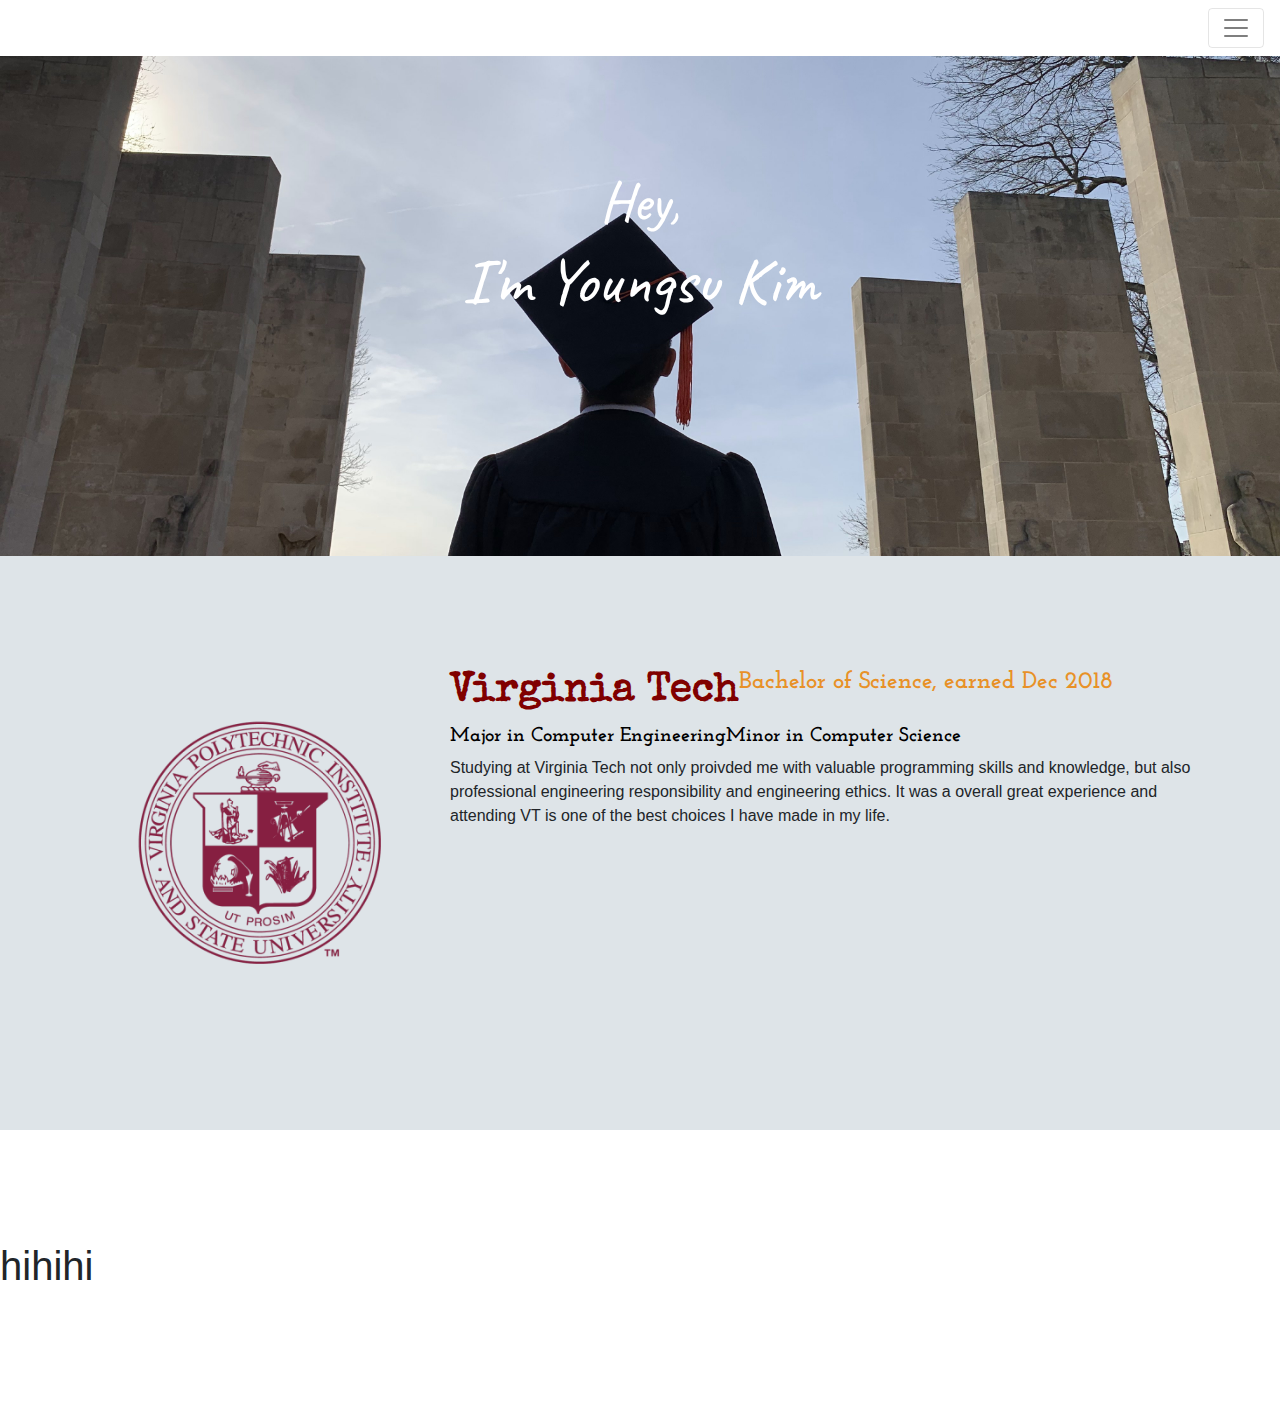
==== home.html @ 57ad3508 "Second section is done, Third section is to be done" ====
<!DOCTYPE html>
<html lang="en" dir="ltr">

<head>
  <meta charset="utf-8">
  <title>Youngsu Kim</title>

  <!-- google font -->
  <link href="https://fonts.googleapis.com/css?family=Caveat|Josefin+Slab|Special+Elite" rel="stylesheet">

  <!-- CSS -->
  <link rel="stylesheet" href="https://stackpath.bootstrapcdn.com/bootstrap/4.3.1/css/bootstrap.min.css" integrity="sha384-ggOyR0iXCbMQv3Xipma34MD+dH/1fQ784/j6cY/iJTQUOhcWr7x9JvoRxT2MZw1T" crossorigin="anonymous">
  <link rel="stylesheet" href="public/css/styles.css">
</head>

<body>

  <!-- Navbar -->
  <nav class="navbar navbar-light">
    <button class="navbar-toggler nav-light ml-auto" type="button" data-toggle="collapse" data-target="#navbarTogglerDemo03" aria-controls="navbarTogglerDemo03" aria-expanded="false" aria-label="Toggle navigation">
      <span class="navbar-toggler-icon"></span>
    </button>

    <div class="collapse navbar-collapse" id="navbarTogglerDemo03">
      <ul class="navbar-nav mt-2 mt-lg-0">
        <li class="nav-item ml-auto">
          <a class="nav-link" href="#home">Home</a>
        </li>
        <li class="nav-item ml-auto">
          <a class="nav-link" href="#contact">Contact</a>
        </li>
      </ul>
    </div>
  </nav>

  <section id="home">
    <div class="container home-container">
      <h2>Hey,</h2>
      <h1 class="home-name">I'm Youngsu Kim</h1>
    </div>
  </section>


  <section id="information">
    <div class="container information-container">
      <div class="row">
        <div class="col-4 m-auto">
          <img class="img-fluid" src="public/imgs/vt_logo.png" alt="vt-logo">
        </div>

        <div class="col-8">
          <div class="row">
          <h1>Virginia Tech</h1>
          <h4>Bachelor of Science, earned Dec 2018</h4>
          <h5>Major in Computer Engineering</h5>
          <h5>Minor in Computer Science</h5>

          </div>
          <div class="row">
            <p class="infomration-p">Studying at Virginia Tech not only proivded me with valuable programming skills
               and knowledge, but also professional engineering responsibility and engineering ethics.
               It was a overall great experience and attending VT is one of the best choices I have made in my life.
             </p>

          </div>

        </div>
      </div>
    </div>


  </section>


  <section id="projects">
    <h1>hihihi</h1>
  </section>



  <section id="skill">

  </section>



  <section id="contact">

  </section>

  <!-- Bootstrap CSS JS -->
  <script src="https://code.jquery.com/jquery-3.3.1.slim.min.js" integrity="sha384-q8i/X+965DzO0rT7abK41JStQIAqVgRVzpbzo5smXKp4YfRvH+8abtTE1Pi6jizo" crossorigin="anonymous"></script>
  <script src="https://cdnjs.cloudflare.com/ajax/libs/popper.js/1.14.7/umd/popper.min.js" integrity="sha384-UO2eT0CpHqdSJQ6hJty5KVphtPhzWj9WO1clHTMGa3JDZwrnQq4sF86dIHNDz0W1" crossorigin="anonymous"></script>
  <script src="https://stackpath.bootstrapcdn.com/bootstrap/4.3.1/js/bootstrap.min.js" integrity="sha384-JjSmVgyd0p3pXB1rRibZUAYoIIy6OrQ6VrjIEaFf/nJGzIxFDsf4x0xIM+B07jRM" crossorigin="anonymous"></script>
</body>

</html>
---- public/css/styles.css ----
/* Navbar */
.nav-link {
  font-size: 1.25rem;
}

/* Home Section */
#home {
  padding: 7rem 0;
  background-image: url("../imgs/IMG_1400.jpg");
  background-repeat: no-repeat;
  background-size: 100%;
  background-position: top;
  height: 31.25rem;
}

.home-container {
  text-align: center;
  color: #fff;
  font-family: 'Caveat', cursive;
}

.home-container h2 {
  font-size: 3.5rem;
}

.home-container h1 {
  font-size: 4rem;
}

/*  information Section */
#information {
  padding: 7rem 0;
  background-color: #dee4e8;
}

.information-container h1 {
  text-align: left;
  font-family: 'Special Elite', cursive;
  color: maroon;
  font-weight: 700;
}

.information-container h4 {
  font-family: 'Josefin Slab', serif;
  font-weight: 700;
  color: #e89127;
}

.information-container h5 {
  font-family: 'Josefin Slab', serif;
  font-weight: 700;
  color: #000;
}

.infomration-container p{
  color: blue;
}

#projects {
  padding: 7rem 0;
  background-color: #fff;
}

@media (min-width: 1200px) {
  #home {
    background-position: center;
  }
}
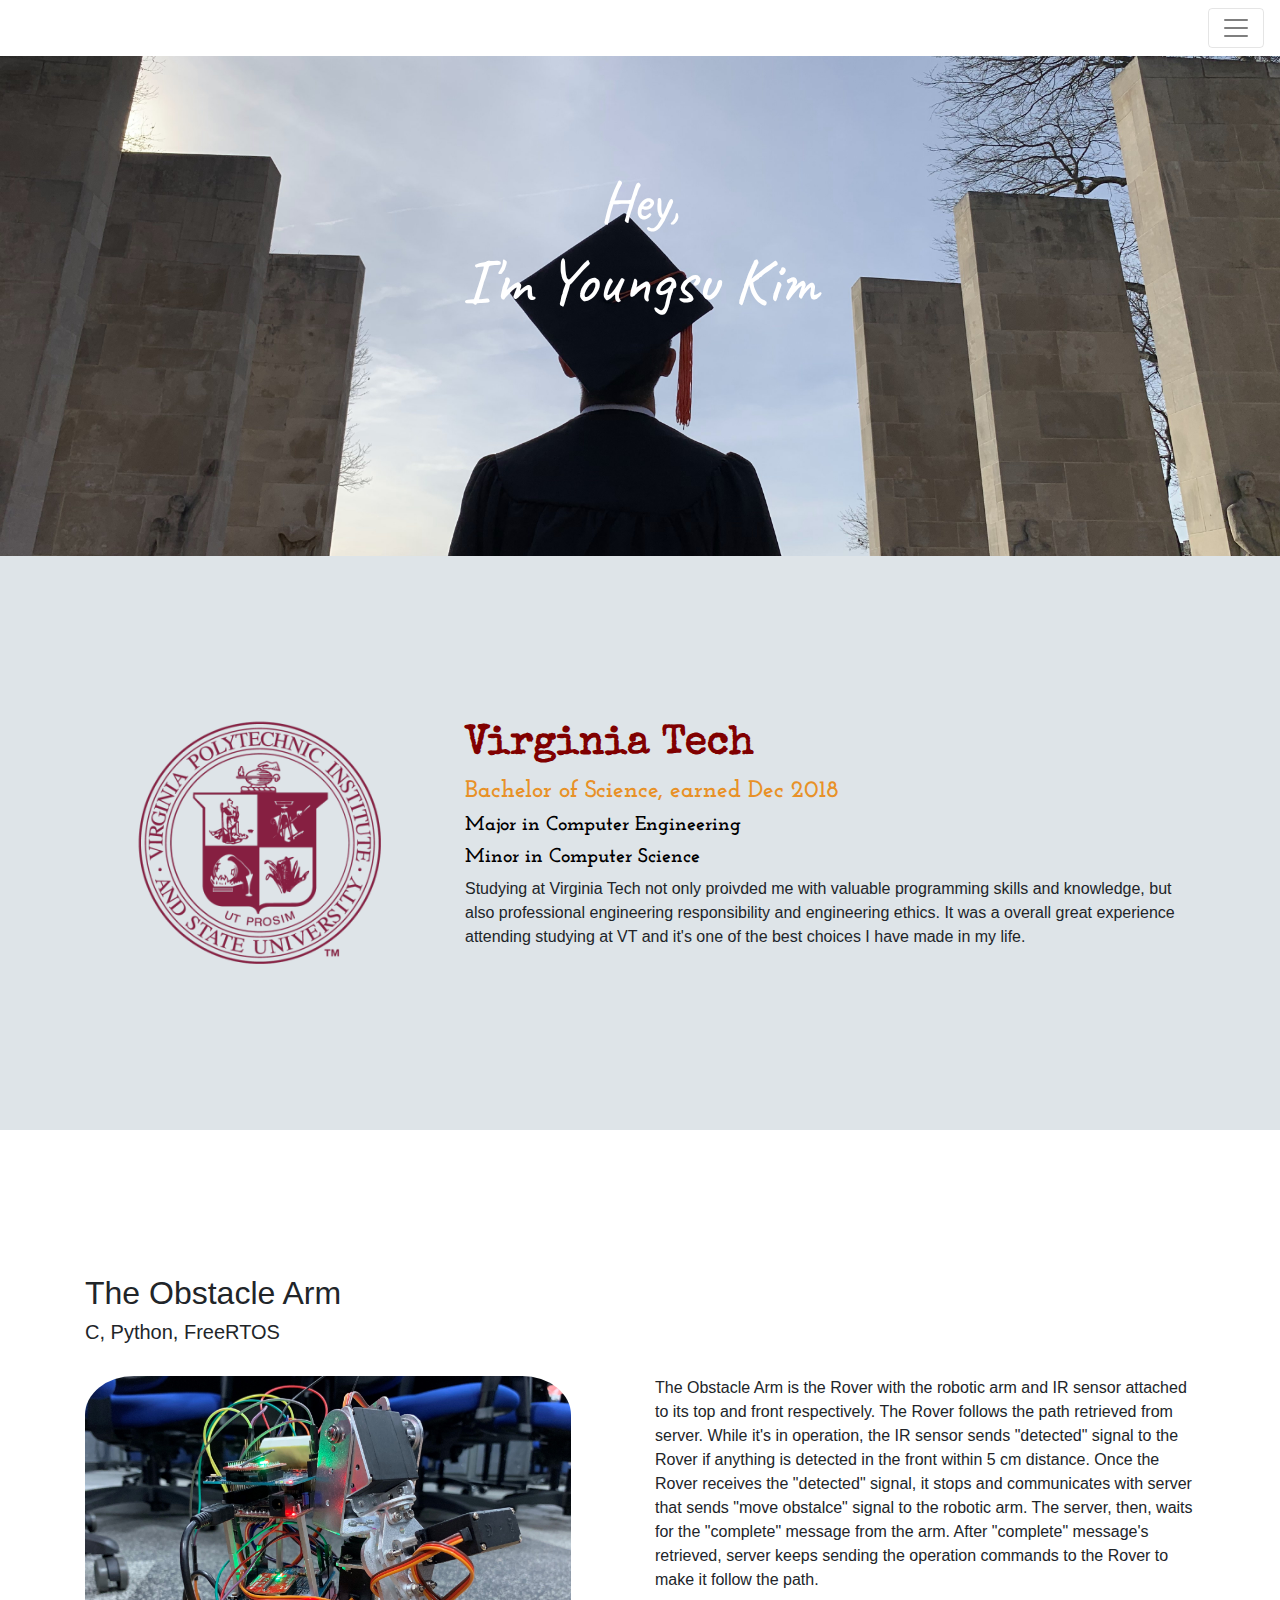
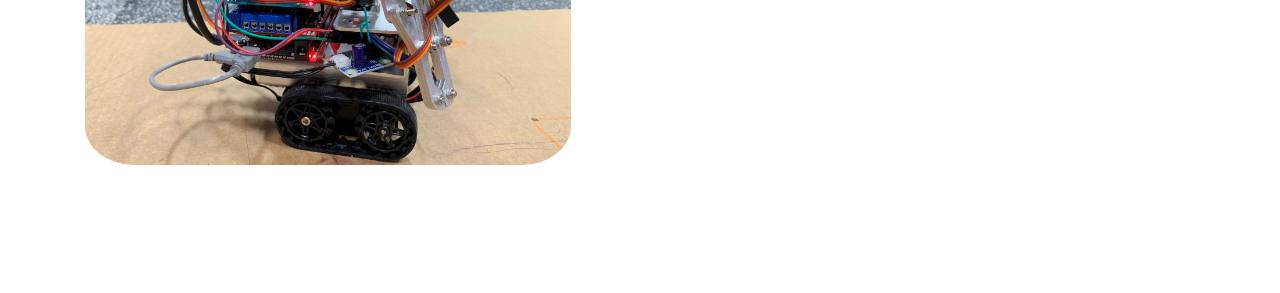
==== commit bb96d178: "The Obstacle Arm in Project Section skeleton is added" ====
--- a/home.html
+++ b/home.html
@@ -48,32 +48,55 @@
           <img class="img-fluid" src="public/imgs/vt_logo.png" alt="vt-logo">
         </div>
 
-        <div class="col-8">
-          <div class="row">
+        <div class="col-8 m-auto">
           <h1>Virginia Tech</h1>
           <h4>Bachelor of Science, earned Dec 2018</h4>
           <h5>Major in Computer Engineering</h5>
           <h5>Minor in Computer Science</h5>
+        
 
-          </div>
-          <div class="row">
-            <p class="infomration-p">Studying at Virginia Tech not only proivded me with valuable programming skills
-               and knowledge, but also professional engineering responsibility and engineering ethics.
-               It was a overall great experience and attending VT is one of the best choices I have made in my life.
-             </p>
-
-          </div>
-
+          <p class="infomration-p">Studying at Virginia Tech not only proivded me with valuable programming skills
+              and knowledge, but also professional engineering responsibility and engineering ethics.
+              It was a overall great experience attending studying at VT and
+              it's one of the best choices I have made in my life.
+          </p>
+          
         </div>
       </div>
     </div>
-
-
   </section>
 
 
+
+
   <section id="projects">
-    <h1>hihihi</h1>
+      <div class="container project-container">
+          <div class="row">
+            <div class="col">
+              <div class="project-heading">
+                <h2>The Obstacle Arm</h3>
+                <h5>C, Python, FreeRTOS</h5>
+              </div>
+              <div class="row">
+                <div class="col-md">
+                  <img class="img-fluid project-img" src="public/imgs/rover.jpg" alt="rover">
+                </div>
+                <div class="col-md">
+                  <p>
+                    The Obstacle Arm is the Rover with the robotic arm and IR sensor attached 
+                    to its top and front respectively. The Rover follows the path retrieved from server.
+                    While it's in operation, the IR sensor sends "detected" signal to the Rover  
+                    if anything is detected in the front within 5 cm distance. 
+                    Once the Rover receives the "detected" signal, it stops and communicates with server 
+                    that sends "move obstalce" signal to the robotic arm. The server, then, waits for the 
+                    "complete" message from the arm. After "complete" message's retrieved, server keeps sending 
+                    the operation commands to the Rover to make it follow the path.
+                  </p>
+                </div>
+              </div>
+            </div>
+          </div>
+        </div>
   </section>
 
 
--- a/public/css/styles.css
+++ b/public/css/styles.css
@@ -9,7 +9,6 @@
   background-image: url("../imgs/IMG_1400.jpg");
   background-repeat: no-repeat;
   background-size: 100%;
-  background-position: top;
   height: 31.25rem;
 }
 
@@ -27,6 +26,7 @@
   font-size: 4rem;
 }
 
+
 /*  information Section */
 #information {
   padding: 7rem 0;
@@ -38,6 +38,7 @@
   font-family: 'Special Elite', cursive;
   color: maroon;
   font-weight: 700;
+  display: block;
 }
 
 .information-container h4 {
@@ -52,17 +53,28 @@
   color: #000;
 }
 
-.infomration-container p{
-  color: blue;
-}
 
+/* Project Section */
 #projects {
   padding: 7rem 0;
   background-color: #fff;
 }
+
+.project-heading {
+  margin: 2rem 0;
+  text-align: left;
+}
+
+.project-img {
+  border-radius: 10%;
+  width: 90%;
+  margin-bottom: 1rem;
+}
+
 
 @media (min-width: 1200px) {
   #home {
     background-position: center;
   }
 }
+
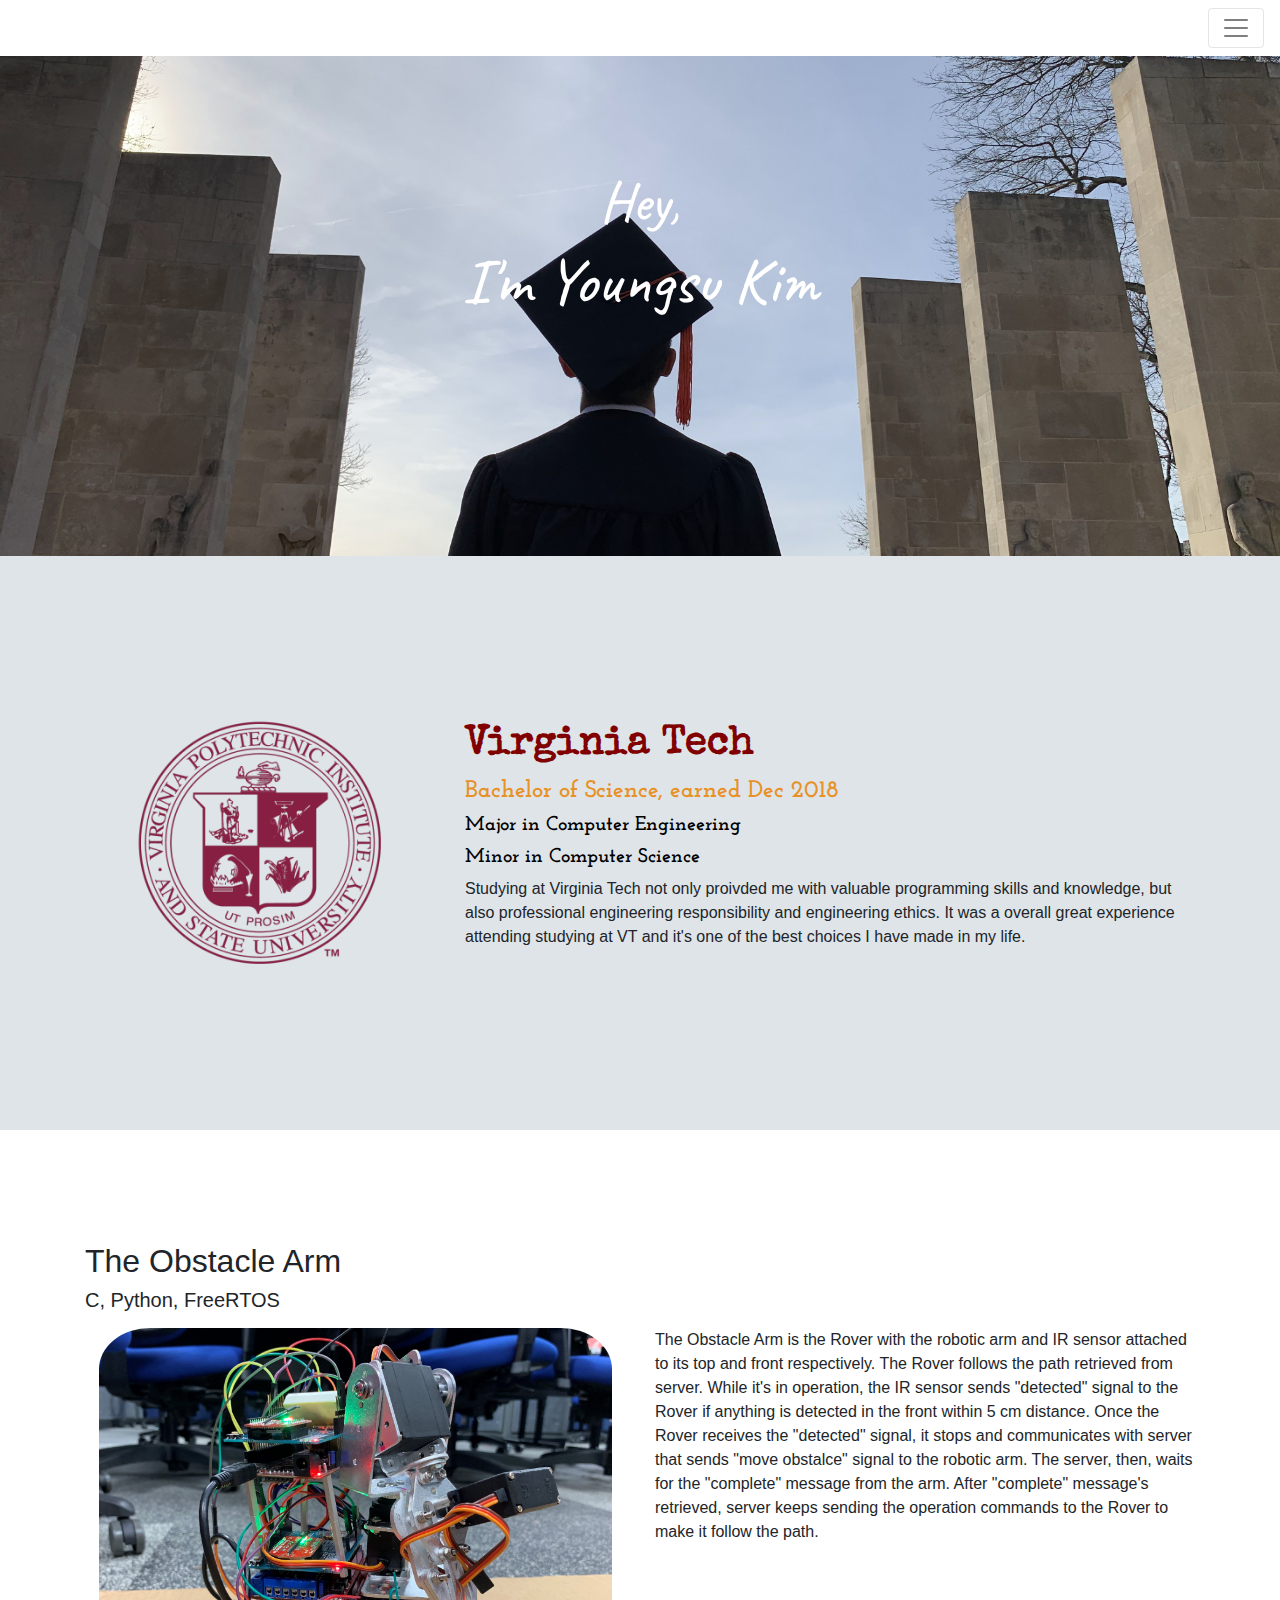
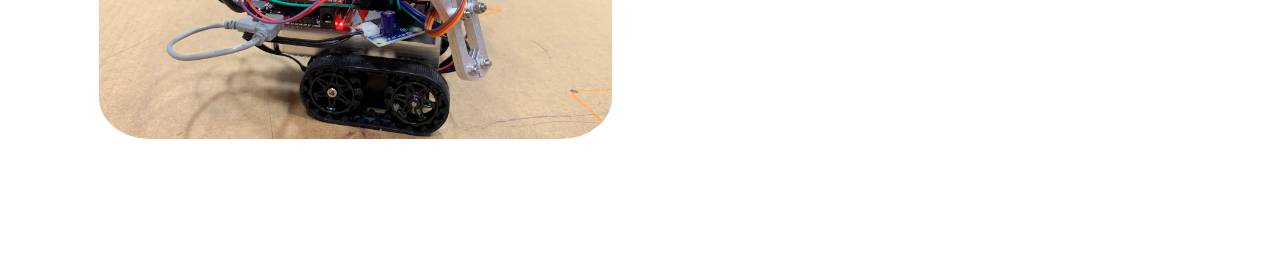
==== commit 55f0307b: "Obstalce Arm updated" ====
--- a/home.html
+++ b/home.html
@@ -44,11 +44,11 @@
   <section id="information">
     <div class="container information-container">
       <div class="row">
-        <div class="col-4 m-auto">
+        <div class="col-md-4">
           <img class="img-fluid" src="public/imgs/vt_logo.png" alt="vt-logo">
         </div>
 
-        <div class="col-8 m-auto">
+        <div class="col-md-8 m-auto">
           <h1>Virginia Tech</h1>
           <h4>Bachelor of Science, earned Dec 2018</h4>
           <h5>Major in Computer Engineering</h5>
@@ -78,8 +78,8 @@
                 <h5>C, Python, FreeRTOS</h5>
               </div>
               <div class="row">
-                <div class="col-md">
-                  <img class="img-fluid project-img" src="public/imgs/rover.jpg" alt="rover">
+                <div class="col-md text-center ">
+                  <img class="project-img" src="public/imgs/rover.jpg" alt="rover">
                 </div>
                 <div class="col-md">
                   <p>
--- a/public/css/styles.css
+++ b/public/css/styles.css
@@ -61,13 +61,14 @@
 }
 
 .project-heading {
-  margin: 2rem 0;
+  margin: 0 0 1rem 0;
   text-align: left;
 }
 
-.project-img {
+
+img.project-img {
   border-radius: 10%;
-  width: 90%;
+  width: 95%;
   margin-bottom: 1rem;
 }
 
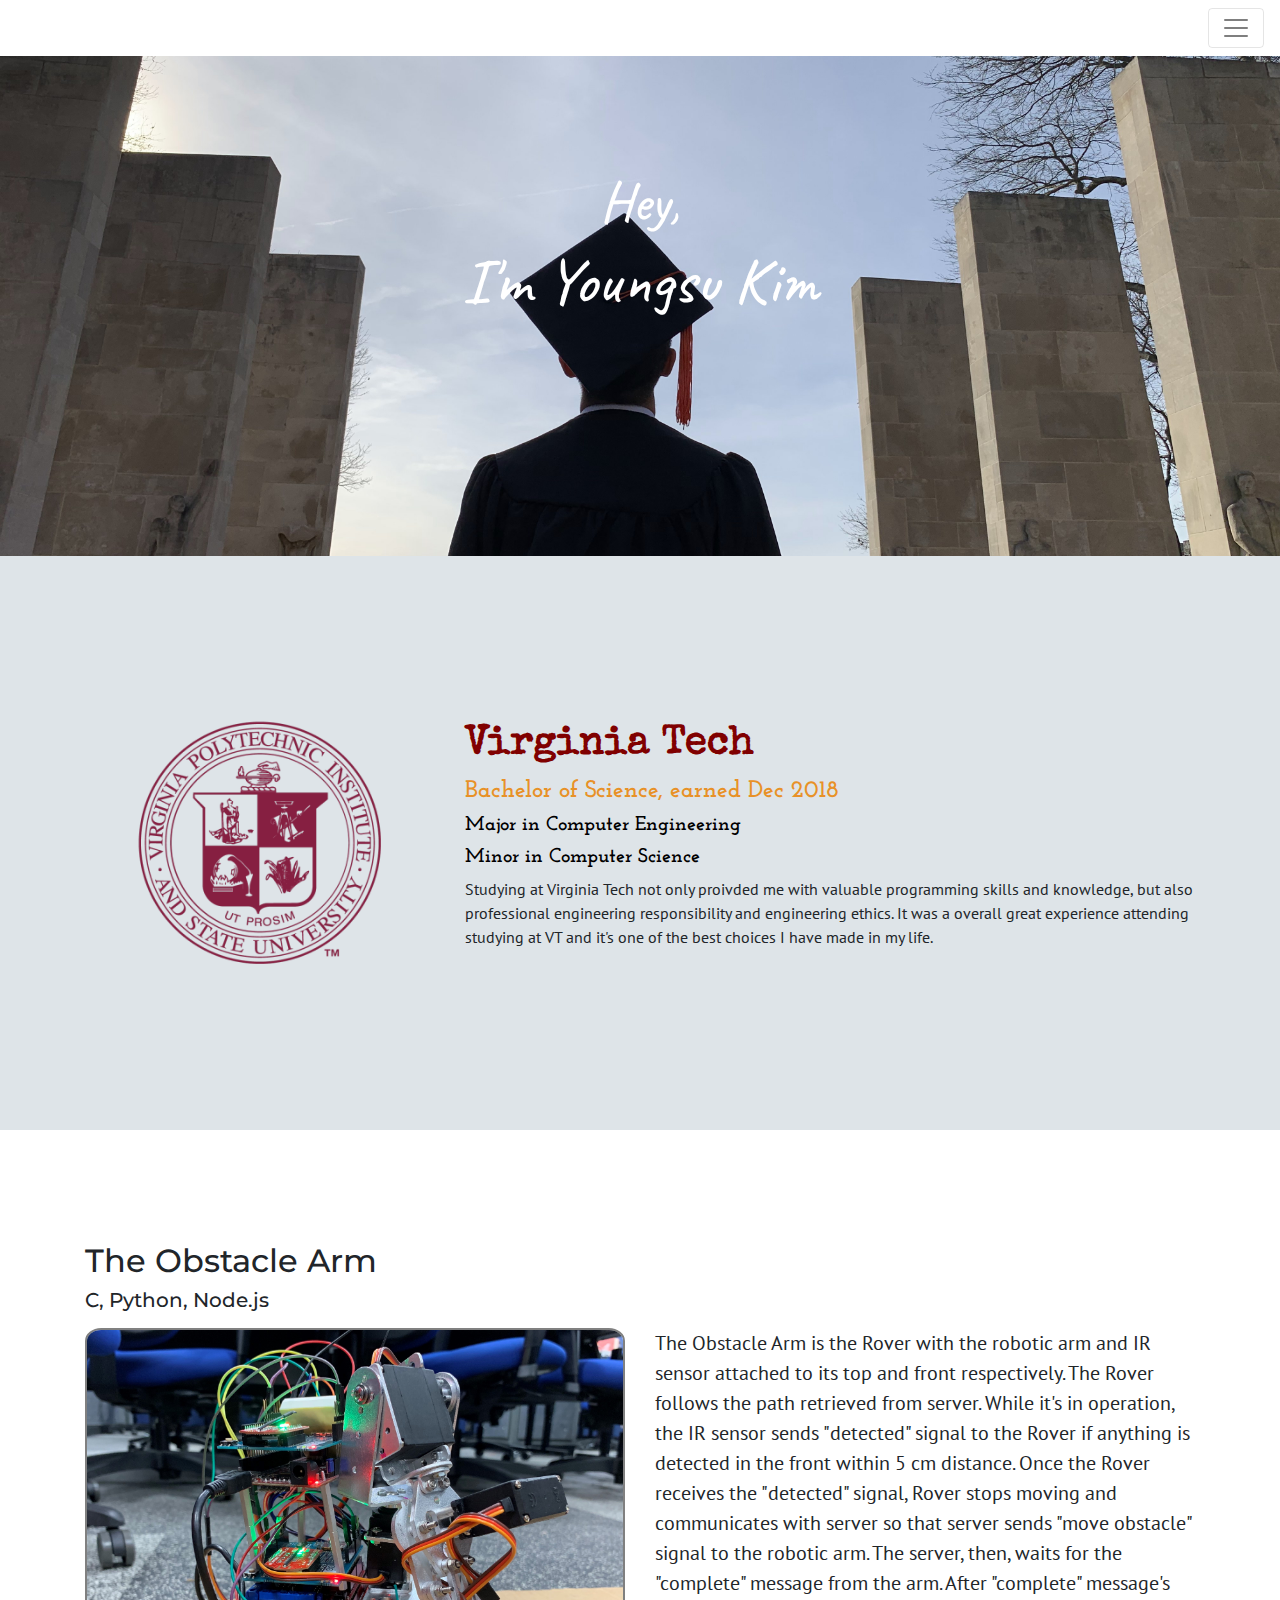
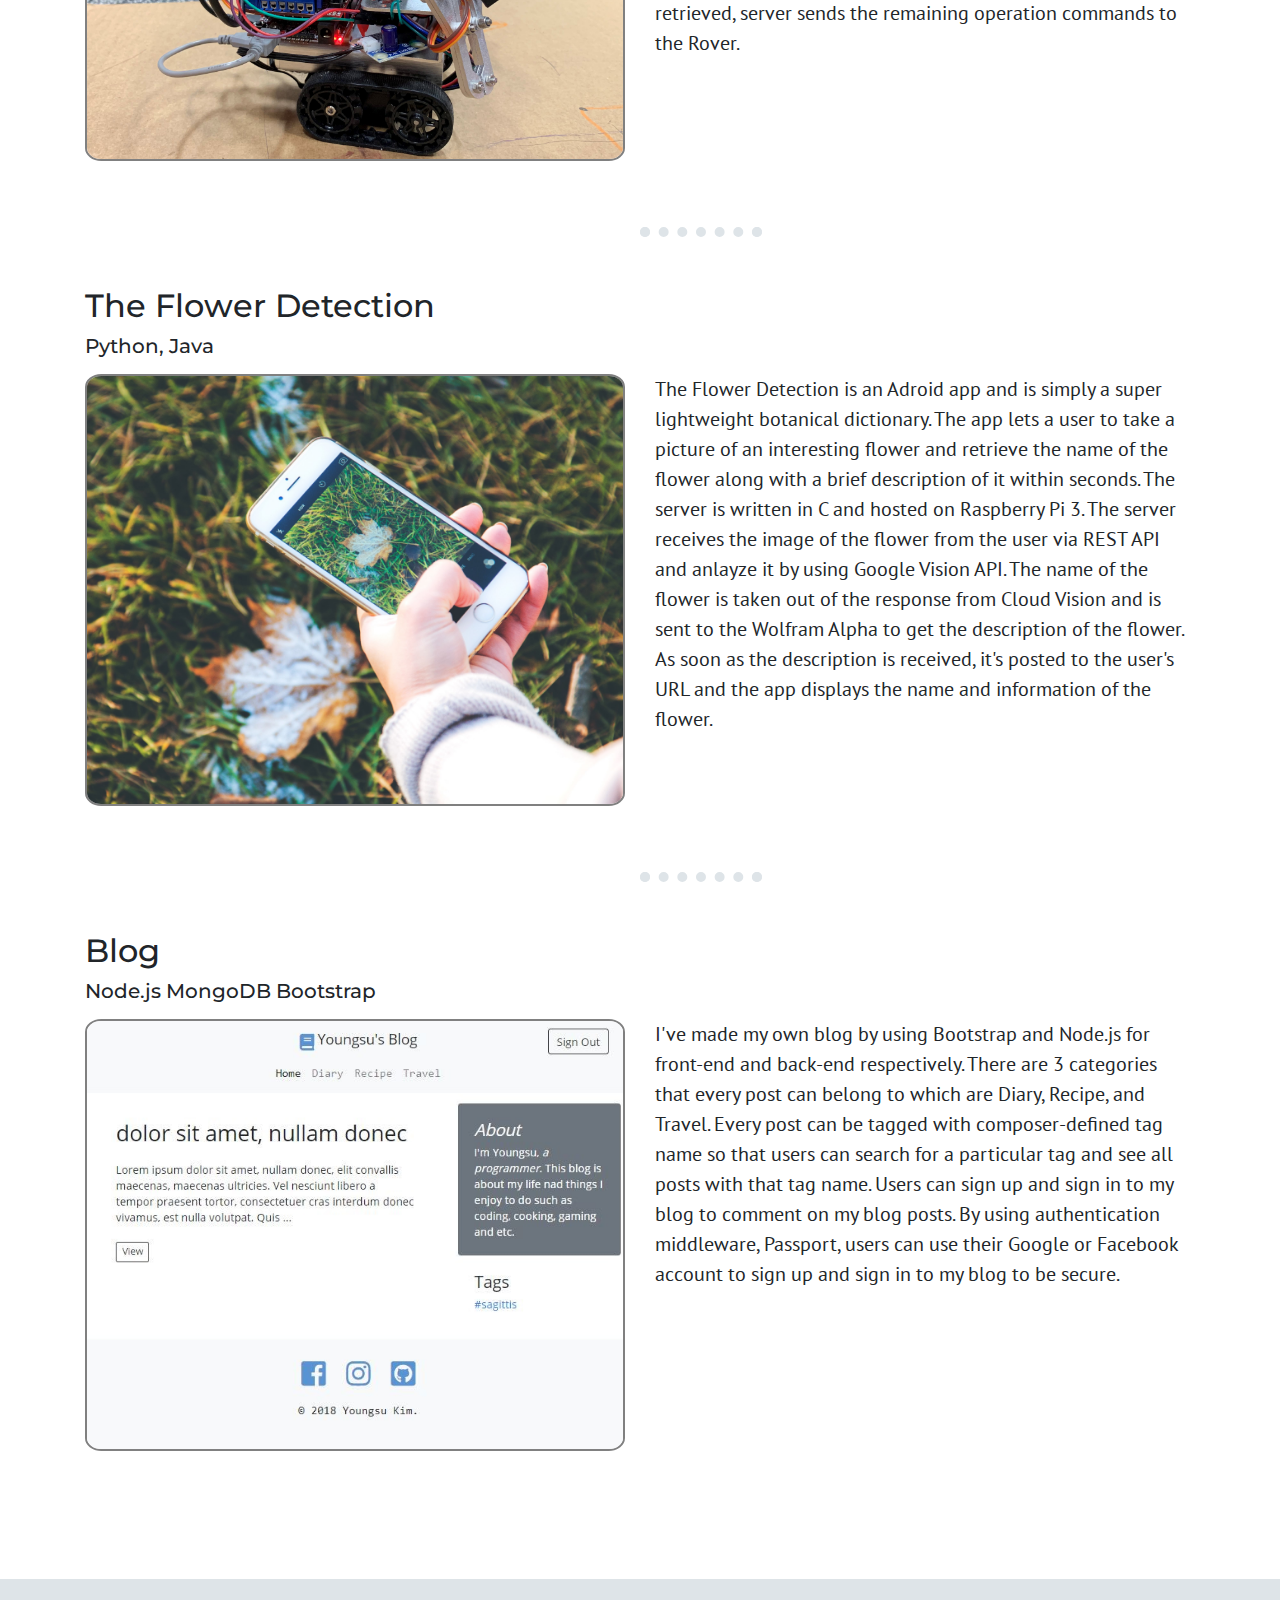
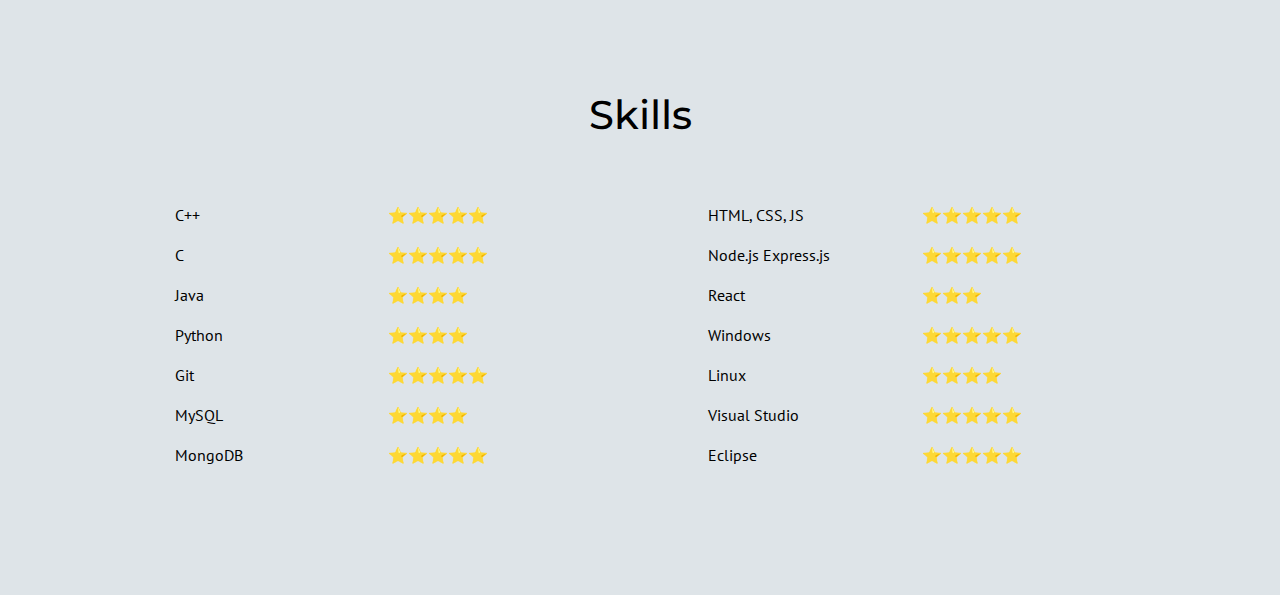
==== commit cace8aab: "Skill section is added" ====
--- a/home.html
+++ b/home.html
@@ -6,7 +6,7 @@
   <title>Youngsu Kim</title>
 
   <!-- google font -->
-  <link href="https://fonts.googleapis.com/css?family=Caveat|Josefin+Slab|Special+Elite" rel="stylesheet">
+  <link href="https://fonts.googleapis.com/css?family=Caveat|Josefin+Slab|Special+Elite|Montserrat:700|PT+Sans" rel="stylesheet">
 
   <!-- CSS -->
   <link rel="stylesheet" href="https://stackpath.bootstrapcdn.com/bootstrap/4.3.1/css/bootstrap.min.css" integrity="sha384-ggOyR0iXCbMQv3Xipma34MD+dH/1fQ784/j6cY/iJTQUOhcWr7x9JvoRxT2MZw1T" crossorigin="anonymous">
@@ -70,39 +70,246 @@
 
 
   <section id="projects">
+    <div class="container project-container">
+        <div class="row">
+          <div class="col">
+            <div class="project-heading">
+              <h2>The Obstacle Arm</h3>
+              <h5>C, Python, Node.js</h5>
+            </div>
+            <div class="row">
+              <div class="col-md text-center m-auto">
+                <img class="project-img" src="public/imgs/rover.jpg" alt="rover">
+              </div>  
+              <div class="col-md project-dscrp">
+                <p>
+                  The Obstacle Arm is the Rover with the robotic arm and IR sensor attached 
+                  to its top and front respectively. The Rover follows the path retrieved from server.
+                  While it's in operation, the IR sensor sends "detected" signal to the Rover 
+                  if anything is detected in the front within 5 cm distance. 
+                  Once the Rover receives the "detected" signal, Rover stops moving and communicates with server 
+                  so that server sends "move obstacle" signal to the robotic arm. The server, then, waits for the 
+                  "complete" message from the arm. After "complete" message's retrieved, server sends the remaining 
+                  operation commands to the Rover.
+                </p>
+              </div>
+            </div>
+          </div>
+        </div>
+      </div>
+
+      <hr>
+
       <div class="container project-container">
           <div class="row">
             <div class="col">
               <div class="project-heading">
-                <h2>The Obstacle Arm</h3>
-                <h5>C, Python, FreeRTOS</h5>
-              </div>
-              <div class="row">
-                <div class="col-md text-center ">
-                  <img class="project-img" src="public/imgs/rover.jpg" alt="rover">
-                </div>
-                <div class="col-md">
+                <h2>The Flower Detection</h3>
+                <h5>Python, Java</h5>
+              </div>
+              <div class="row">
+                <div class="col-md text-center m-auto">
+                  <img class="project-img" src="public/imgs/flower_detection.jpg" alt="flower-detection">
+                </div>
+                <div class="col-md project-dscrp">
                   <p>
-                    The Obstacle Arm is the Rover with the robotic arm and IR sensor attached 
-                    to its top and front respectively. The Rover follows the path retrieved from server.
-                    While it's in operation, the IR sensor sends "detected" signal to the Rover  
-                    if anything is detected in the front within 5 cm distance. 
-                    Once the Rover receives the "detected" signal, it stops and communicates with server 
-                    that sends "move obstalce" signal to the robotic arm. The server, then, waits for the 
-                    "complete" message from the arm. After "complete" message's retrieved, server keeps sending 
-                    the operation commands to the Rover to make it follow the path.
+                    The Flower Detection is an Adroid app and is simply a super lightweight botanical dictionary.
+                    The app lets a user to take a picture of an interesting flower 
+                    and retrieve the name of the flower along with a brief description of it within seconds.
+                    The server is written in C and hosted on Raspberry Pi 3. The server receives the image of the flower 
+                    from the user via REST API and anlayze it by using Google Vision API. The name of the flower is taken 
+                    out of the response from Cloud Vision and is sent to the Wolfram Alpha to get the description of the flower.
+                    As soon as the description is received, it's posted to the user's URL and the app displays the name and information of 
+                    the flower.
                   </p>
                 </div>
               </div>
             </div>
           </div>
         </div>
+
+      <hr>
+
+      <div class="container project-container">
+        <div class="row">
+          <div class="col">
+            <div class="project-heading">
+              <h2>Blog</h3>
+              <h5>Node.js MongoDB Bootstrap </h5>
+            </div>
+            <div class="row">
+              <div class="col-md text-center m-auto">
+                <img class="project-img" src="public/imgs/blog_img.jpg" alt="blog-img">
+              </div>
+              <div class="col-md project-dscrp">
+                <p>
+                  I've made my own blog by using Bootstrap and Node.js for front-end and back-end respectively.
+                  There are 3 categories that every post can belong to which are Diary, Recipe, and Travel. Every post can be tagged with 
+                  composer-defined tag name so that users can search for a particular tag and see all posts with that tag name. 
+                  Users can sign up and sign in to my blog to comment on my blog posts. By using authentication middleware, Passport, 
+                  users can use their Google or Facebook account to sign up and sign in to my blog to be secure.
+                </p>
+              </div>
+            </div>
+          </div>
+        </div>
+      </div>
   </section>
 
 
 
   <section id="skill">
-
+    <div class="container-fluid">
+      <div class="skill-heading">
+          <h1>Skills</h1>
+      </div>
+
+      <div class="row justify-content-center">
+        <div class="col-4">
+          <div class="row">
+            <div class="col">
+              <div class="row">
+                <div class="col">
+                    <p>C++</p>
+                </div>
+                <div class="col skill-star">
+                    <p>⭐️⭐⭐️️⭐️⭐️️️️️</p>
+                </div>
+              </div>
+
+              <div class="row">
+                <div class="col">
+                    <p>C</p>
+                </div>
+                <div class="col skill-star">
+                    <p>⭐️⭐⭐️️⭐️⭐️️️️️</p>
+                </div>
+              </div>
+
+              <div class="row">
+                <div class="col">
+                    <p>Java</p>
+                </div>
+                <div class="col skill-star">
+                    <p>⭐️⭐⭐️⭐️️️️️</p>
+                </div>
+              </div>
+
+              <div class="row">
+                <div class="col">
+                    <p>Python</p>
+                </div>
+                <div class="col skill-star">
+                    <p>⭐️⭐⭐️⭐️️️️️</p>
+                </div>
+              </div>  
+
+              <div class="row">
+                <div class="col">
+                    <p>Git</p>
+                </div>
+                <div class="col skill-star">
+                    <p>⭐️⭐⭐⭐️⭐️️️️️️️️️️️️️️️</p>
+                </div>
+              </div>  
+
+              <div class="row">
+                <div class="col">
+                    <p>MySQL</p>
+                </div>
+                <div class="col skill-star">
+                    <p>⭐️⭐⭐️️⭐️️️️️</p>
+                </div>
+              </div>
+
+              <div class="row">
+                <div class="col">
+                    <p>MongoDB</p>
+                </div>
+                <div class="col skill-star">
+                    <p>⭐️⭐⭐️️⭐️⭐️️️️️</p>
+                </div>
+              </div>
+            </div>
+          </div>
+        </div>
+
+        <div class="col-1">
+        </div>
+
+        <!-- Right Column -->
+        <div class="col-4">
+          <div class="row">
+            <div class="col">
+              <div class="row">
+                <div class="col">
+                    <p>HTML, CSS, JS</p>
+                </div>
+                <div class="col skill-star">
+                    <p>⭐️⭐⭐️️⭐️⭐️️️️️</p>
+                </div>
+              </div>
+
+              <div class="row">
+                <div class="col">
+                    <p>Node.js Express.js</p>
+                </div>
+                <div class="col skill-star">
+                    <p>⭐️⭐⭐️️⭐️⭐️️️️️</p>
+                </div>
+              </div>
+
+              <div class="row">
+                <div class="col">
+                    <p>React</p>
+                </div>
+                <div class="col skill-star">
+                    <p>⭐️⭐⭐️️️️️</p>
+                </div>
+              </div>
+
+              <div class="row">
+                <div class="col">
+                    <p>Windows</p>
+                </div>
+                <div class="col skill-star">
+                    <p>⭐️⭐⭐️️⭐️⭐️️️️️</p>
+                </div>
+              </div>
+
+              <div class="row">
+                <div class="col">
+                    <p>Linux</p>
+                </div>
+                <div class="col skill-star">
+                    <p>⭐️⭐⭐️⭐️️️️️</p>
+                </div>
+              </div>
+
+              <div class="row">
+                <div class="col">
+                    <p>Visual Studio</p>
+                </div>
+                <div class="col skill-star">
+                    <p>⭐️⭐⭐️⭐⭐️️️️️</p>
+                </div>
+              </div>
+
+              <div class="row">
+                <div class="col">
+                    <p>Eclipse</p>
+                </div>
+                <div class="col skill-star">
+                    <p>⭐️⭐⭐️⭐⭐️️️️️</p>
+                </div>
+              </div>
+                  
+            </div>
+          </div>
+        </div>
+      </div>
+
+    </div>
   </section>
 
 
--- a/public/css/styles.css
+++ b/public/css/styles.css
@@ -1,3 +1,14 @@
+body {
+  font-family: 'PT Sans', sans-serif;
+}
+
+hr{
+  border: 10px dotted #dee4e8;
+  border-bottom: none;
+  width: 8%;
+  margin: 50px 50%;
+}
+
 /* Navbar */
 .nav-link {
   font-size: 1.25rem;
@@ -26,6 +37,11 @@
   font-size: 4rem;
 }
 
+@media (min-width: 1200px) {
+  #home {
+    background-position: center;
+  }
+}
 
 /*  information Section */
 #information {
@@ -63,19 +79,40 @@
 .project-heading {
   margin: 0 0 1rem 0;
   text-align: left;
+  font-family: 'Montserrat', sans-serif;
+  font-weight: 700;
 }
 
+.project-dscrp {
+  font-size: 1.25rem;
+}
 
-img.project-img {
-  border-radius: 10%;
-  width: 95%;
+.project-img {
+  border-radius: 3%;
+  border: 2px solid gray;
+  width: 100%;
   margin-bottom: 1rem;
 }
 
-
-@media (min-width: 1200px) {
-  #home {
-    background-position: center;
+@media (max-width: 880px) {
+  .project-dscrp {
+    font-size: 1rem;
   }
 }
 
+/* Skill Section */
+#skill {
+  padding: 7rem 0;
+  background-color: #dee4e8;
+  color: #000;
+}
+
+.skill-heading {
+  font-family: 'Montserrat', sans-serif;
+  text-align: center;
+  margin-bottom: 4rem;
+}
+
+.skill-star {
+  text-align: left;
+}
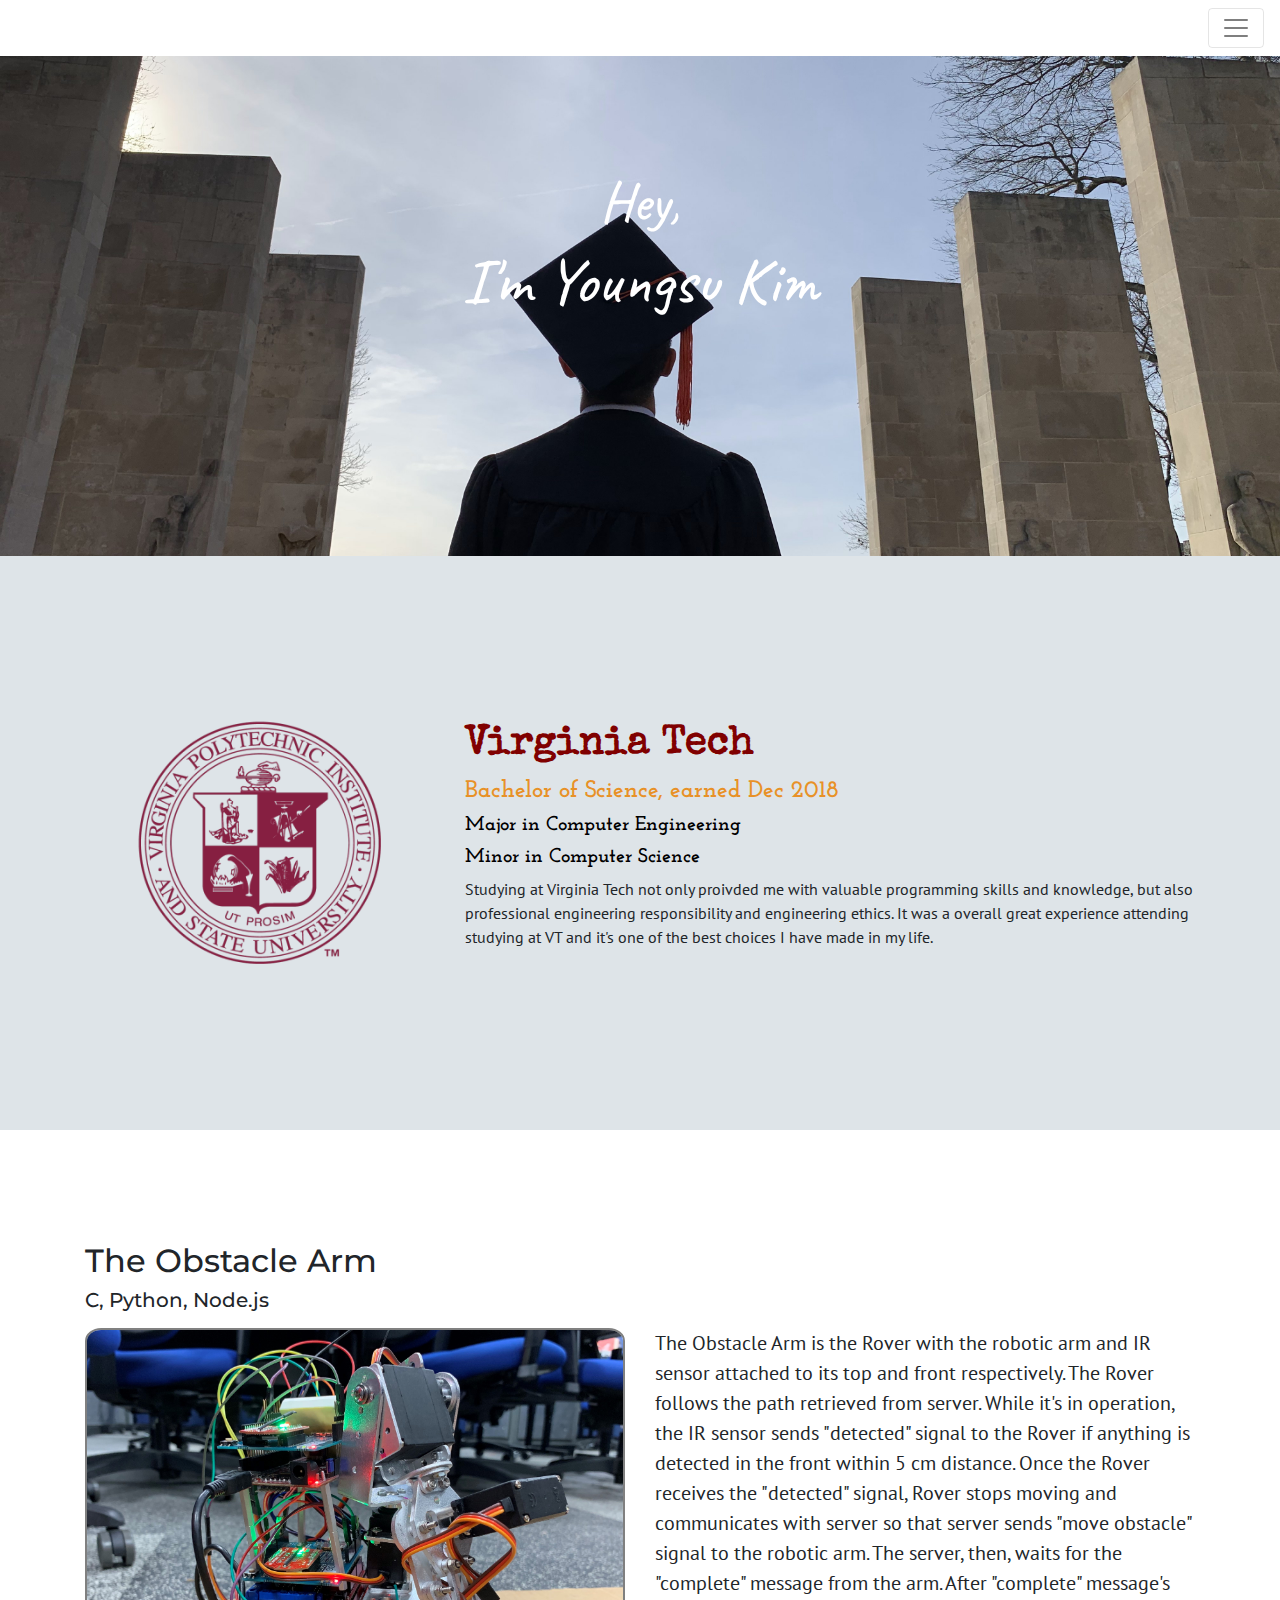
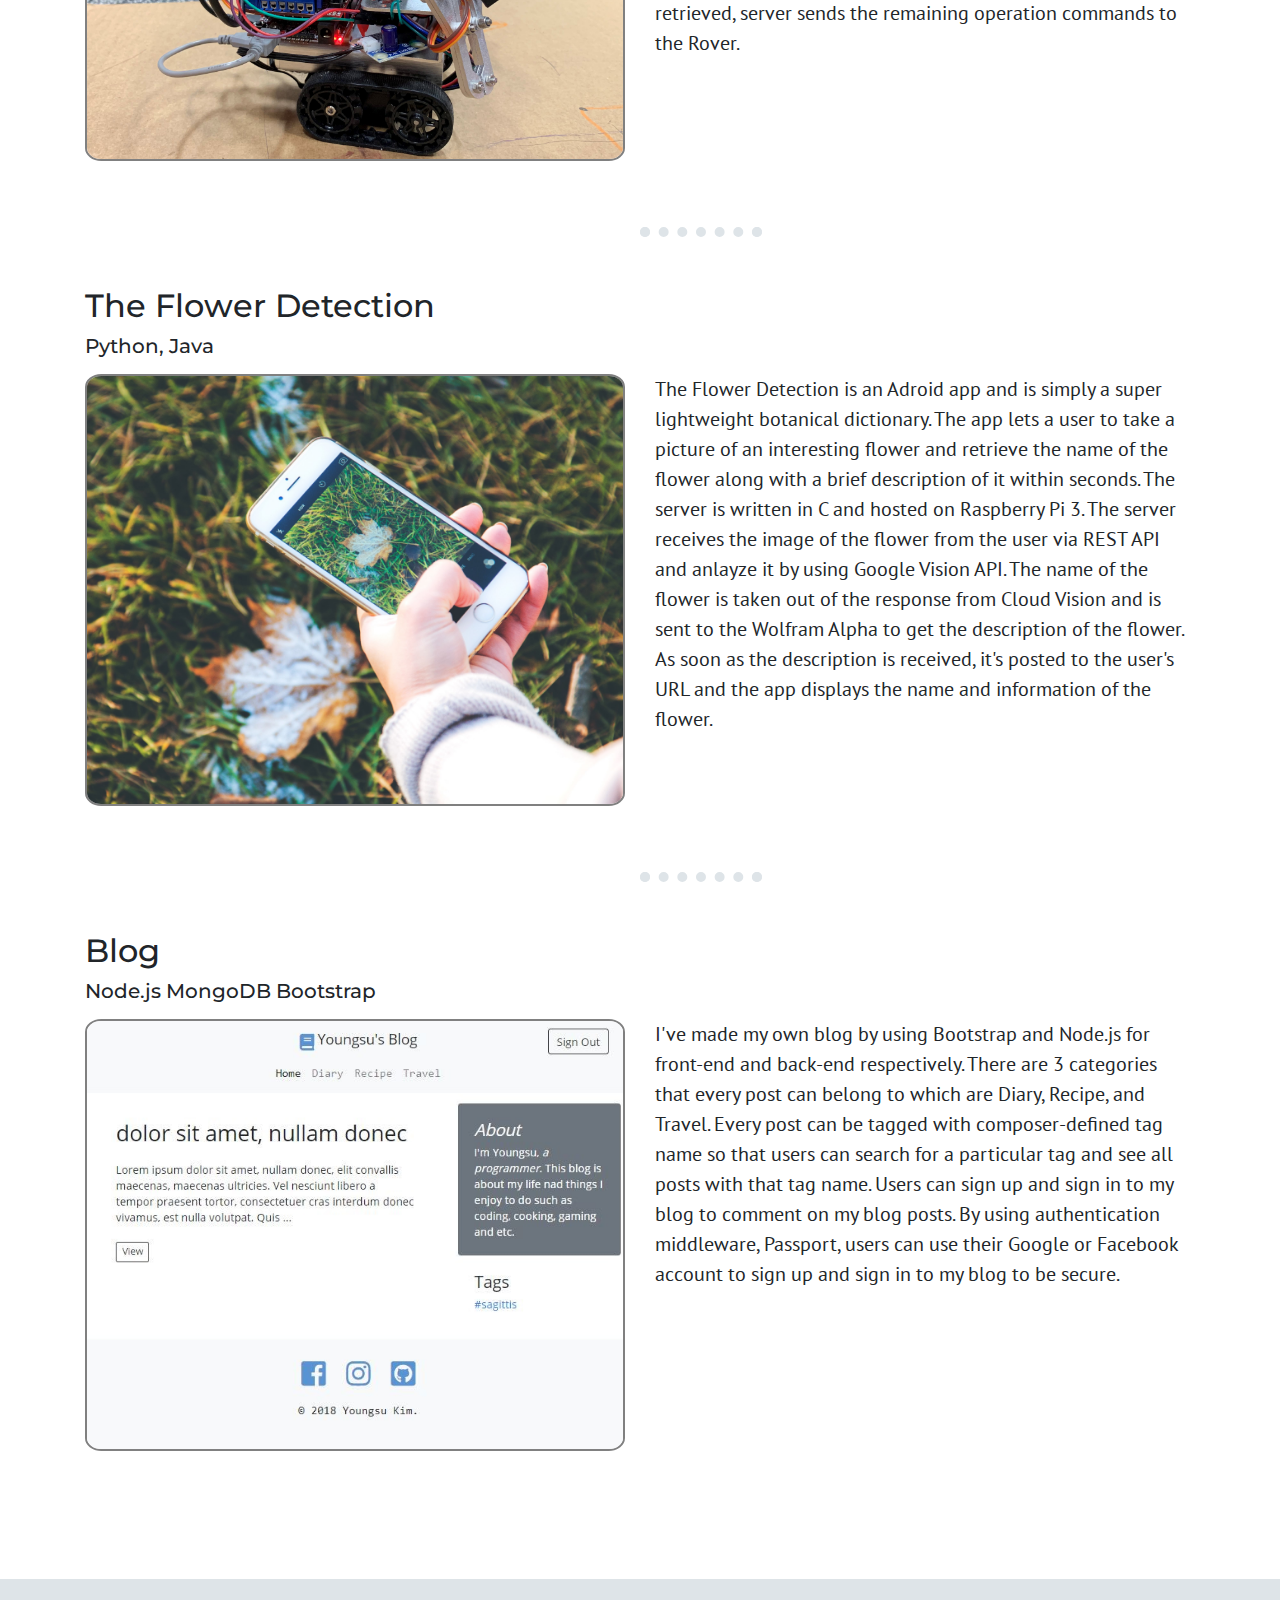
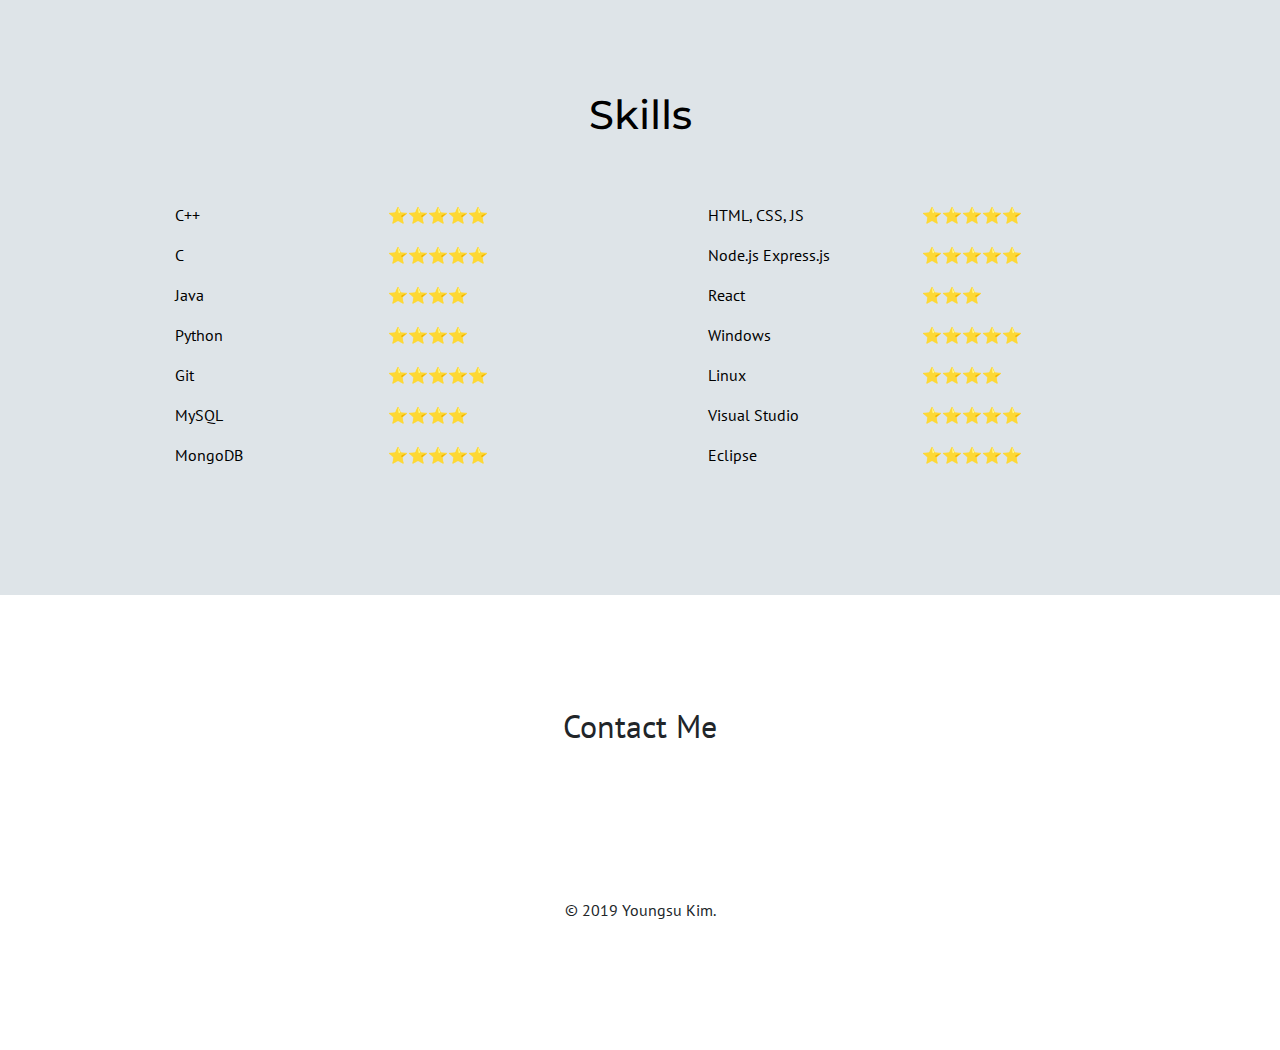
==== commit 164bfb93: "contact added" ====
--- a/home.html
+++ b/home.html
@@ -7,7 +7,8 @@
 
   <!-- google font -->
   <link href="https://fonts.googleapis.com/css?family=Caveat|Josefin+Slab|Special+Elite|Montserrat:700|PT+Sans" rel="stylesheet">
-
+  <!-- Font Awesome -->
+  <link rel="stylesheet" href="https://use.fontawesome.com/releases/v5.7.2/css/all.css" integrity="sha384-fnmOCqbTlWIlj8LyTjo7mOUStjsKC4pOpQbqyi7RrhN7udi9RwhKkMHpvLbHG9Sr" crossorigin="anonymous">
   <!-- CSS -->
   <link rel="stylesheet" href="https://stackpath.bootstrapcdn.com/bootstrap/4.3.1/css/bootstrap.min.css" integrity="sha384-ggOyR0iXCbMQv3Xipma34MD+dH/1fQ784/j6cY/iJTQUOhcWr7x9JvoRxT2MZw1T" crossorigin="anonymous">
   <link rel="stylesheet" href="public/css/styles.css">
@@ -25,6 +26,12 @@
       <ul class="navbar-nav mt-2 mt-lg-0">
         <li class="nav-item ml-auto">
           <a class="nav-link" href="#home">Home</a>
+        </li>
+        <li class="nav-item ml-auto">
+          <a class="nav-link" href="#projects">Works</a>
+        </li>
+        <li class="nav-item ml-auto">
+          <a class="nav-link" href="#skill">Skills</a>
         </li>
         <li class="nav-item ml-auto">
           <a class="nav-link" href="#contact">Contact</a>
@@ -312,10 +319,21 @@
     </div>
   </section>
 
-
-
   <section id="contact">
-
+    <div class="container-fluid">
+      <div class="contact-heading">
+          <h2>Contact Me</h2>
+      </div>
+      
+      <div class="contact-icon">
+          <a class="icon" href="mailto:kyle.kim132@yahoo.com"><i class="far fa-2x fa-envelope"></i></a>
+          <a class="icon" target="_blank" href="https://www.facebook.com/kyle.kim.925"><i class="fab fa-2x fa-facebook-square"></i></a>
+          <a class="icon" target="_blank" href="https://www.instagram.com/vt_young/"><i class="fab fa-2x fa-instagram"></i></a>
+          <a class="icon" target="_blank" href="https://github.com/youngPro9"><i class="fab fa-2x fa-github-square"></i></a>
+      </div>
+
+      <p class="copyright">© 2019 Youngsu Kim.</p>
+    </div>
   </section>
 
   <!-- Bootstrap CSS JS -->
--- a/public/css/styles.css
+++ b/public/css/styles.css
@@ -116,3 +116,22 @@
 .skill-star {
   text-align: left;
 }
+
+
+/* Contact Section */
+#contact {
+  padding: 7rem 0;
+  text-align: center;
+}
+
+.contact-heading {
+  margin-bottom: 2rem;
+}
+
+.contact-icon {
+  margin: 4rem 0;
+}
+
+.icon{
+  margin: 2rem;
+}